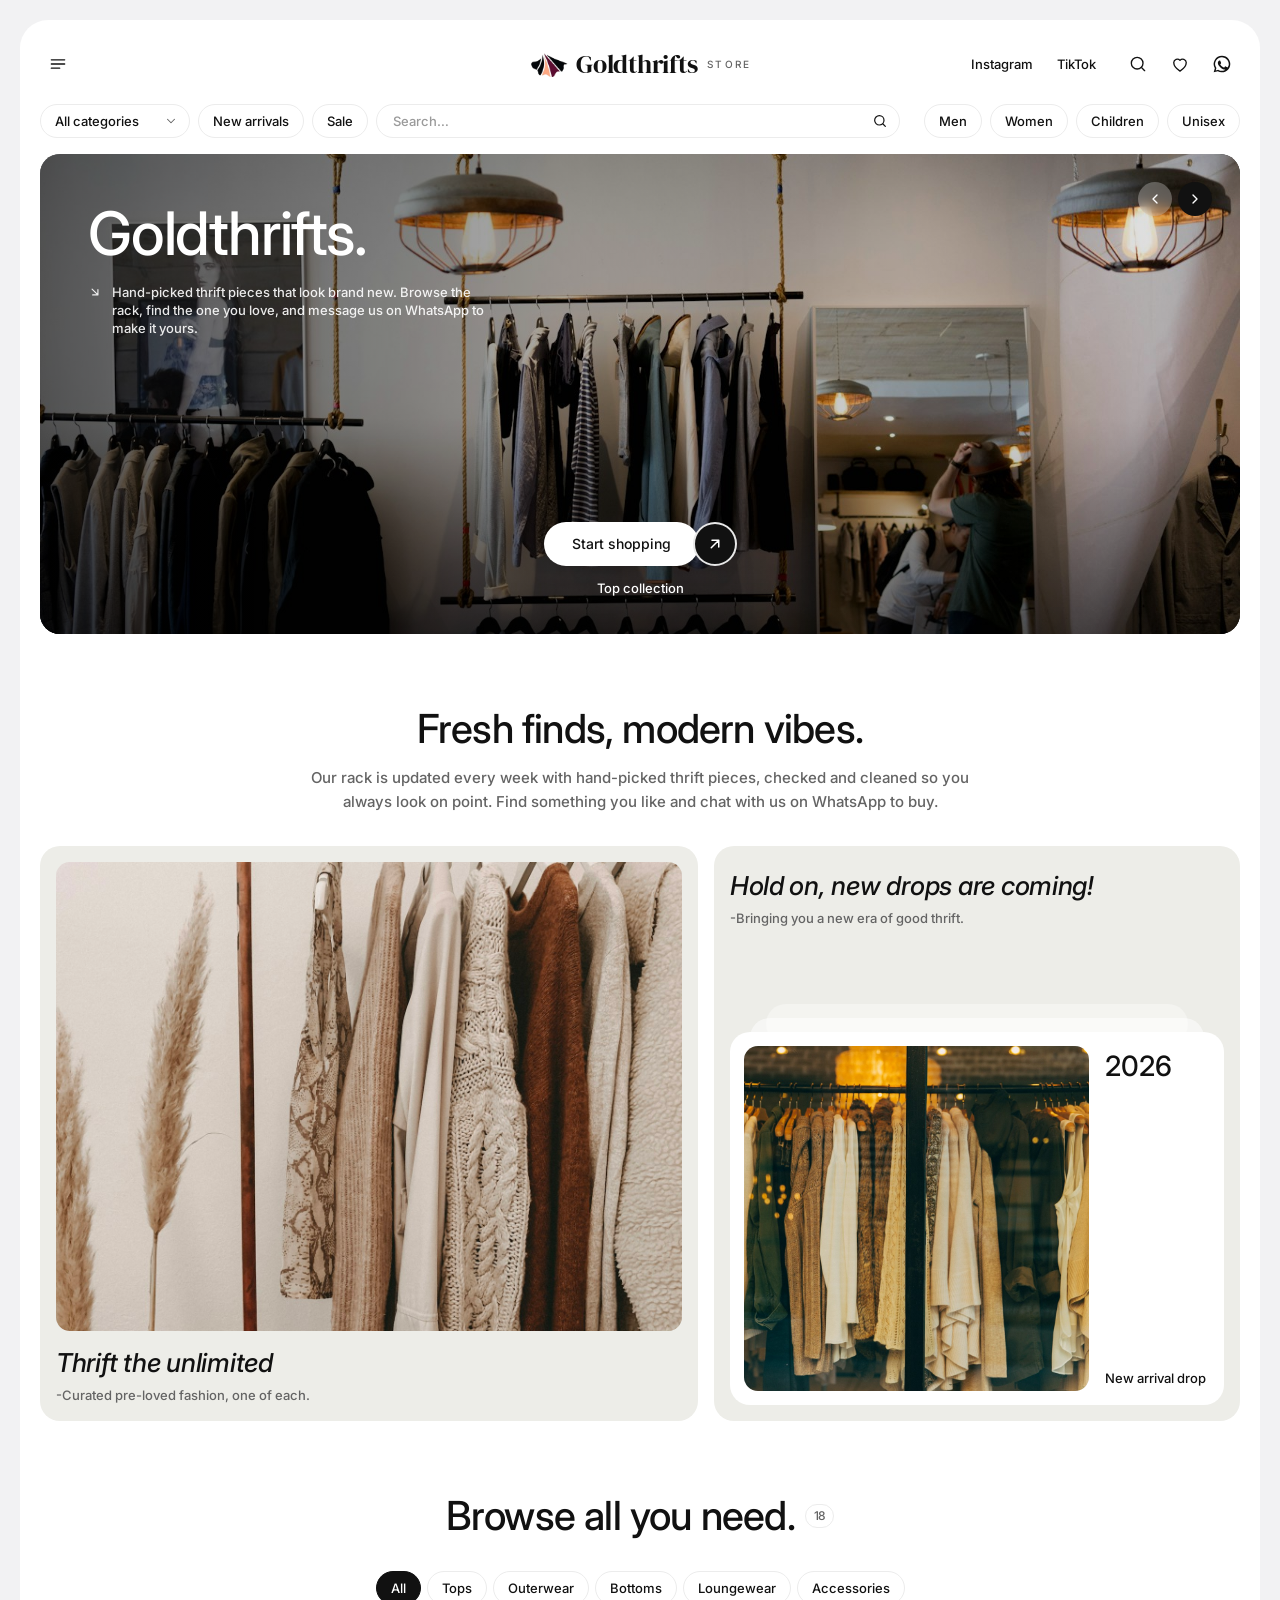
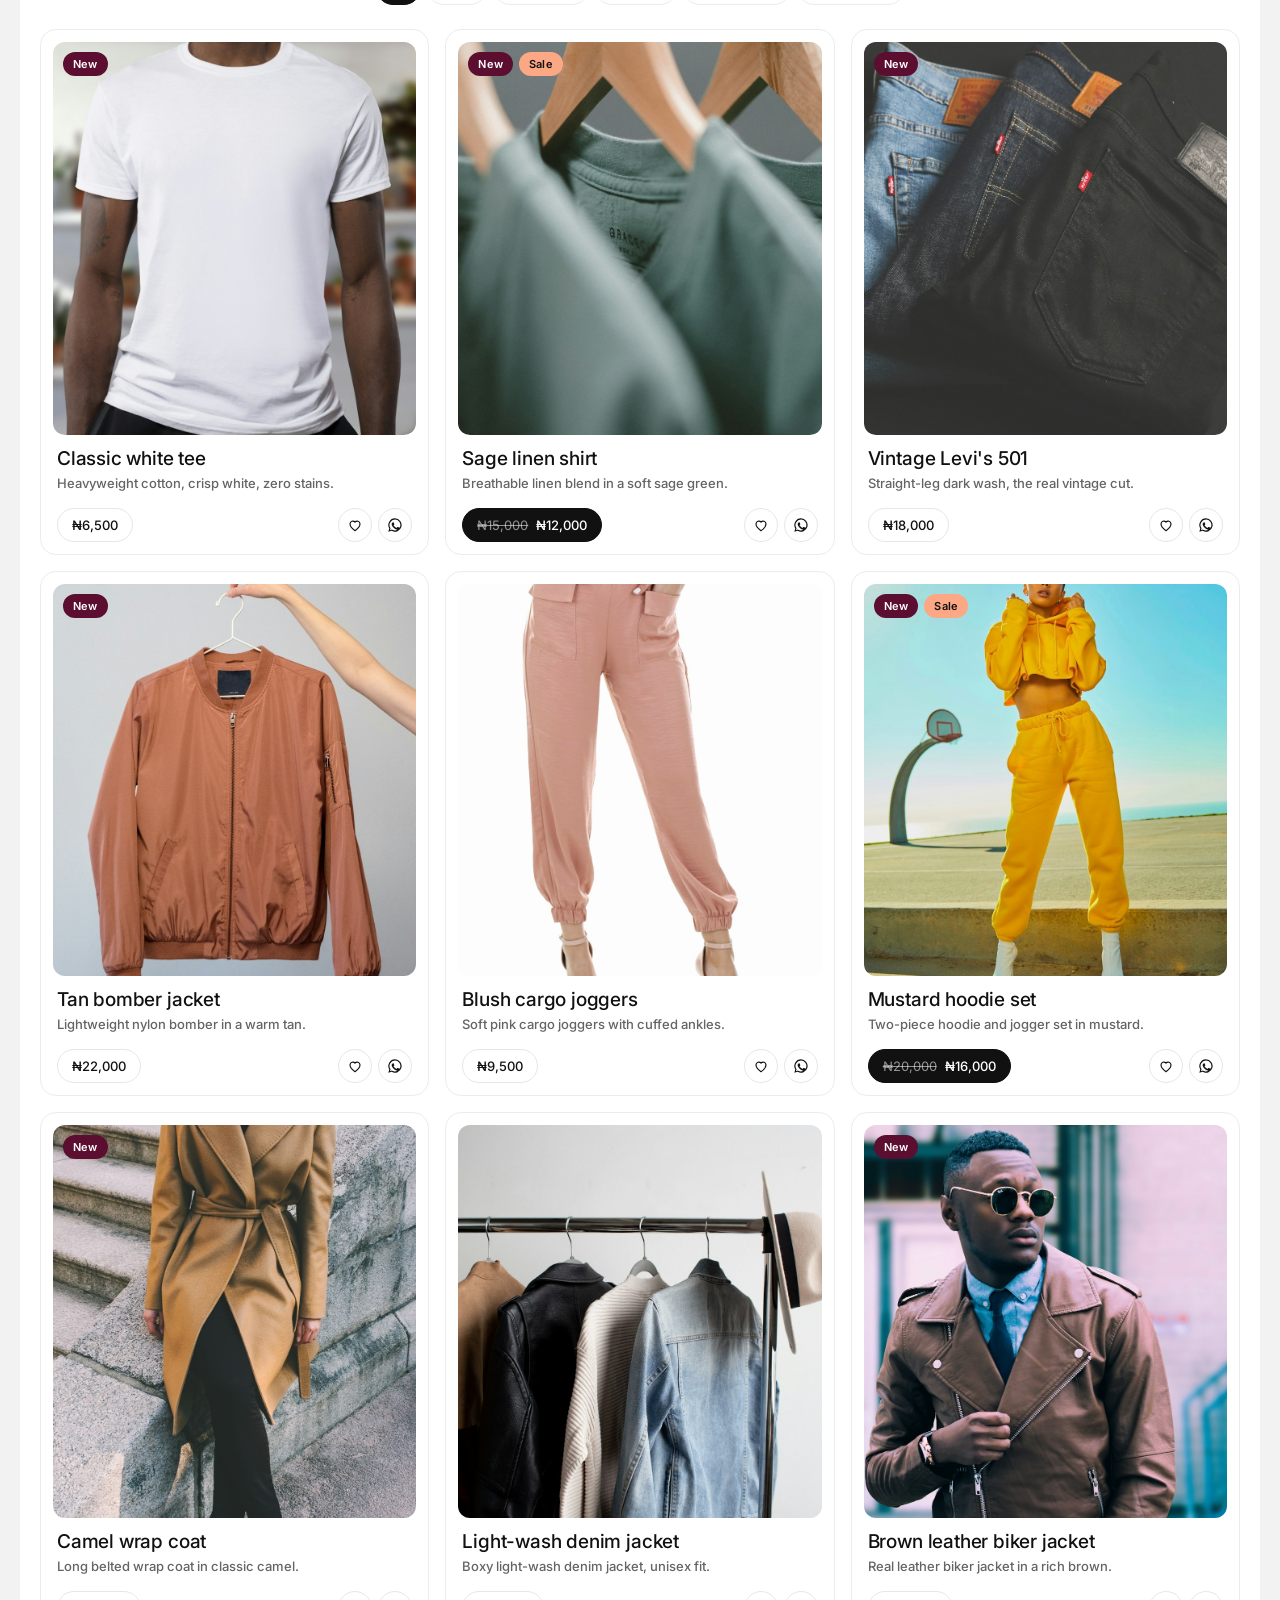
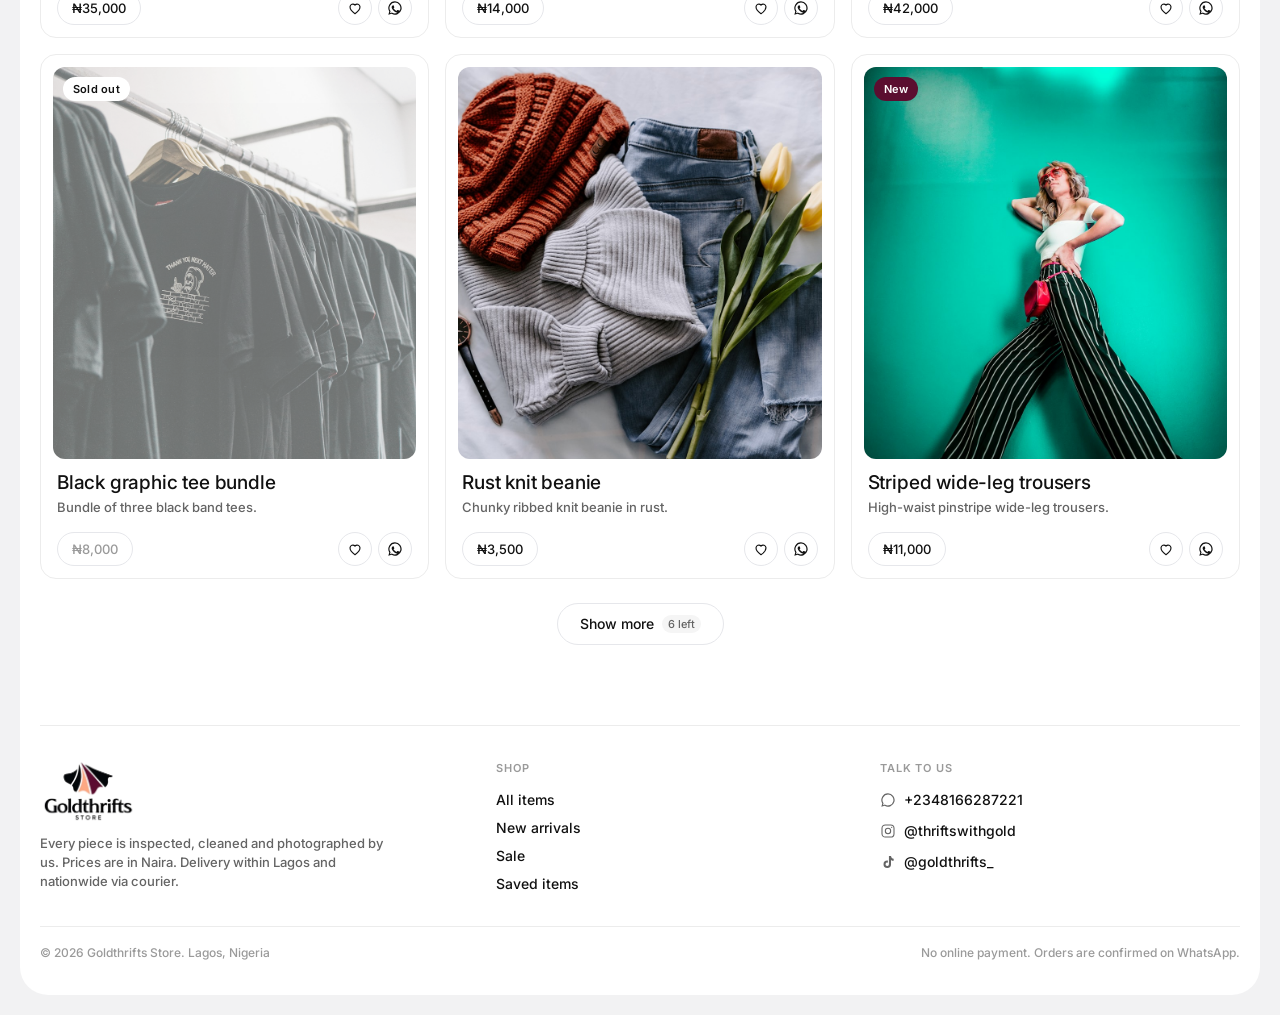
==== index.html @ 11810298 "Goldthrifts Store catalogue site Co-Authored-By: Claude Fable 5.1 <noreply@anthropic.com>" ====
<!doctype html>
<html lang="en">
<head>
  <meta charset="utf-8" />
  <meta name="viewport" content="width=device-width, initial-scale=1" />
  <title>Goldthrifts Store — Pre-loved fashion, hand-picked in Lagos</title>
  <meta name="description" content="Browse hand-picked thrift pieces from Goldthrifts Store. See something you like? Message us on WhatsApp to buy." />
  <meta property="og:title" content="Goldthrifts Store" />
  <meta property="og:description" content="Pre-loved fashion, hand-picked in Lagos. Message us on WhatsApp to buy." />
  <meta property="og:image" content="/images/site/hero-1.jpg" />
  <link rel="icon" href="/images/site/logo-mark.png" />
  <link rel="preconnect" href="https://fonts.googleapis.com" />
  <link rel="preconnect" href="https://fonts.gstatic.com" crossorigin />
  <link href="https://fonts.googleapis.com/css2?family=Inter:ital,wght@0,400;0,500;0,600;0,700;1,500&family=DM+Serif+Display&display=swap" rel="stylesheet" />
  <link rel="stylesheet" href="/css/style.css" />
</head>
<body data-page="home">
  <div class="shell">

    <header class="header">
      <div class="header__left">
        <button class="icon-btn" id="menuBtn" aria-label="Open menu">
          <svg viewBox="0 0 24 24" fill="none" stroke="currentColor" stroke-width="1.6" stroke-linecap="round"><path d="M4 7h16M4 12h16M4 17h10"/></svg>
        </button>
      </div>
      <a class="logo" href="/" aria-label="Goldthrifts Store home">
        <img src="/images/site/logo-mark.png" alt="" />
        <span class="logo__word" data-bind="shopName">Goldthrifts</span>
        <span class="logo__suffix" data-bind="shopSuffix">Store</span>
      </a>
      <div class="header__right">
        <nav class="header__nav" aria-label="Social">
          <a data-link="instagram" href="#" target="_blank" rel="noopener">Instagram</a>
          <a data-link="tiktok" href="#" target="_blank" rel="noopener">TikTok</a>
        </nav>
        <button class="icon-btn icon-btn--desktop" id="searchFocus" aria-label="Search">
          <svg viewBox="0 0 24 24" fill="none" stroke="currentColor" stroke-width="1.6" stroke-linecap="round"><circle cx="11" cy="11" r="7"/><path d="m20 20-3.5-3.5"/></svg>
        </button>
        <button class="icon-btn" id="savedBtn" aria-label="Saved items">
          <svg viewBox="0 0 24 24" fill="none" stroke="currentColor" stroke-width="1.6" stroke-linejoin="round"><path d="M12 20.5s-7.5-4.6-7.5-10.2A4.3 4.3 0 0 1 12 7.6a4.3 4.3 0 0 1 7.5 2.7c0 5.6-7.5 10.2-7.5 10.2Z"/></svg>
          <span class="icon-btn__count" id="savedCount"></span>
        </button>
        <a class="icon-btn" data-link="whatsapp" href="#" target="_blank" rel="noopener" aria-label="Chat on WhatsApp">
          <svg viewBox="0 0 24 24" fill="currentColor"><path d="M12 2a10 10 0 0 0-8.6 15.1L2 22l5-1.3A10 10 0 1 0 12 2Zm0 1.8a8.2 8.2 0 1 1-4.2 15.3l-.3-.2-3 .8.8-2.9-.2-.3A8.2 8.2 0 0 1 12 3.8Zm-3.3 4.4c-.2 0-.5 0-.7.3-.3.3-1 1-1 2.4s1 2.8 1.2 3c.1.2 2 3.2 5 4.4 2.5 1 3 .8 3.5.7.6-.1 1.7-.7 2-1.4.2-.7.2-1.3.1-1.4l-.5-.3-2-1c-.3-.1-.5-.1-.7.2l-.9 1.1c-.2.2-.3.2-.6.1-.3-.2-1.3-.5-2.4-1.5-.9-.8-1.5-1.8-1.7-2.1-.2-.3 0-.5.1-.6l.5-.5.3-.5v-.5l-.9-2.2c-.2-.5-.4-.5-.6-.5h-.7Z"/></svg>
        </a>
      </div>
    </header>

    <div class="filters" id="filters">
      <div class="select-wrap">
        <select id="catSelect" aria-label="Category">
          <option value="">All categories</option>
        </select>
        <svg viewBox="0 0 24 24" fill="none" stroke="currentColor" stroke-width="1.8" stroke-linecap="round" stroke-linejoin="round"><path d="m6 9 6 6 6-6"/></svg>
      </div>
      <button class="chip" data-special="new">New arrivals</button>
      <button class="chip" data-special="sale">Sale</button>
      <label class="search">
        <span class="sr-only">Search</span>
        <input id="searchInput" type="search" placeholder="Search…" autocomplete="off" />
        <button type="button" aria-label="Search" id="searchBtn">
          <svg viewBox="0 0 24 24" fill="none" stroke="currentColor" stroke-width="1.8" stroke-linecap="round"><circle cx="11" cy="11" r="7"/><path d="m20 20-3.5-3.5"/></svg>
        </button>
      </label>
      <span class="filters__spacer"></span>
      <button class="chip" data-audience="Men">Men</button>
      <button class="chip" data-audience="Women">Women</button>
      <button class="chip" data-audience="Children">Children</button>
      <button class="chip" data-audience="Unisex">Unisex</button>
    </div>

    <section class="hero" id="hero" aria-label="Featured">
      <div class="hero__nav">
        <button id="heroPrev" aria-label="Previous slide"><svg viewBox="0 0 24 24" fill="none" stroke="currentColor" stroke-width="2" stroke-linecap="round" stroke-linejoin="round"><path d="m15 6-6 6 6 6"/></svg></button>
        <button id="heroNext" aria-label="Next slide"><svg viewBox="0 0 24 24" fill="none" stroke="currentColor" stroke-width="2" stroke-linecap="round" stroke-linejoin="round"><path d="m9 6 6 6-6 6"/></svg></button>
      </div>
      <div id="heroSlides"></div>
      <div class="hero__copy">
        <h1 class="hero__title" id="heroTitle">Goldthrifts.</h1>
        <p class="hero__text">
          <svg viewBox="0 0 24 24" fill="none" stroke="currentColor" stroke-width="2" stroke-linecap="round" stroke-linejoin="round"><path d="M7 7l10 10M17 8v9H8"/></svg>
          <span id="heroText"></span>
        </p>
      </div>
      <div class="hero__cta">
        <div class="hero__cta-row">
          <a class="btn-white" id="heroBtn" href="#browse">Start shopping</a>
          <a class="btn-circle-dark" href="#browse" aria-label="Go to products">
            <svg viewBox="0 0 24 24" fill="none" stroke="currentColor" stroke-width="2" stroke-linecap="round" stroke-linejoin="round"><path d="M7 17 17 7M8 7h9v9"/></svg>
          </a>
        </div>
        <span class="hero__caption" id="heroCaption">Top collection</span>
      </div>
    </section>

    <section class="section">
      <div class="section__head">
        <h2 class="section__title" data-bind="introHeading">Fresh finds, modern vibes.</h2>
        <p class="section__text" data-bind="introText"></p>
      </div>
      <div class="promo">
        <div class="promo__card">
          <div class="promo__img"><img id="promo1Img" src="" alt="" /></div>
          <h3 class="promo__title" id="promo1Title"></h3>
          <p class="promo__text" id="promo1Text"></p>
        </div>
        <div class="promo__card promo__card--stack">
          <div>
            <h3 class="promo__title" id="promo2Title"></h3>
            <p class="promo__text" id="promo2Text"></p>
          </div>
          <a class="stack" href="#new" id="promo2Link">
            <div class="stack__card">
              <div class="stack__img"><img id="promo2Img" src="" alt="" /></div>
              <div class="stack__meta">
                <span class="stack__year" id="promo2Year"></span>
                <span class="stack__label" id="promo2Label"></span>
              </div>
            </div>
          </a>
        </div>
      </div>
    </section>

    <section class="section" id="browse">
      <div class="section__head">
        <h2 class="section__title">Browse all you need. <span class="chip__count" id="browseCount"></span></h2>
      </div>
      <div class="pills" id="catPills"></div>
      <div class="grid" id="grid"></div>
      <div class="grid-foot" id="gridFoot"></div>
    </section>

    <footer class="footer">
      <div class="footer__top">
        <div class="footer__brand">
          <img src="/images/site/logo-lockup.png" alt="Goldthrifts Store" />
          <p data-bind="footerNote"></p>
        </div>
        <div>
          <h3>Shop</h3>
          <ul>
            <li><a href="#browse">All items</a></li>
            <li><a href="#new">New arrivals</a></li>
            <li><a href="#sale">Sale</a></li>
            <li><a href="#saved">Saved items</a></li>
          </ul>
        </div>
        <div>
          <h3>Talk to us</h3>
          <ul>
            <li><a data-link="whatsapp" href="#" target="_blank" rel="noopener"><svg viewBox="0 0 24 24" fill="currentColor"><path d="M12 2a10 10 0 0 0-8.6 15.1L2 22l5-1.3A10 10 0 1 0 12 2Zm0 1.8a8.2 8.2 0 1 1-4.2 15.3l-.3-.2-3 .8.8-2.9-.2-.3A8.2 8.2 0 0 1 12 3.8Z"/></svg><span data-bind="whatsappPretty">WhatsApp</span></a></li>
            <li><a data-link="instagram" href="#" target="_blank" rel="noopener"><svg viewBox="0 0 24 24" fill="none" stroke="currentColor" stroke-width="1.6"><rect x="3" y="3" width="18" height="18" rx="5"/><circle cx="12" cy="12" r="4"/><circle cx="17.5" cy="6.5" r="1" fill="currentColor" stroke="none"/></svg><span data-bind="instagramPretty">Instagram</span></a></li>
            <li><a data-link="tiktok" href="#" target="_blank" rel="noopener"><svg viewBox="0 0 24 24" fill="currentColor"><path d="M16.5 3c.3 2.3 1.7 3.9 4 4.1v3.1c-1.5 0-2.9-.5-4-1.3v6.4a5.6 5.6 0 1 1-5.6-5.6c.3 0 .6 0 .9.1v3.2a2.5 2.5 0 1 0 1.6 2.3V3h3.1Z"/></svg><span data-bind="tiktokPretty">TikTok</span></a></li>
          </ul>
        </div>
      </div>
      <div class="footer__bottom">
        <span>© <span id="year"></span> <span data-bind="shopName">Goldthrifts</span> <span data-bind="shopSuffix">Store</span>. <span data-bind="location"></span></span>
        <span>No online payment. Orders are confirmed on WhatsApp.</span>
      </div>
    </footer>
  </div>

  <div class="drawer" id="drawer" aria-hidden="true">
    <div class="drawer__scrim" data-close></div>
    <nav class="drawer__panel" aria-label="Menu">
      <div class="drawer__head">
        <span class="logo__word" data-bind="shopName">Goldthrifts</span>
        <button class="icon-btn" data-close aria-label="Close menu"><svg viewBox="0 0 24 24" fill="none" stroke="currentColor" stroke-width="1.8" stroke-linecap="round"><path d="M6 6l12 12M18 6 6 18"/></svg></button>
      </div>
      <span class="drawer__label">Shop</span>
      <a href="#browse" data-close>All items</a>
      <a href="#new" data-close>New arrivals</a>
      <a href="#sale" data-close>Sale</a>
      <a href="#men" data-close>Men</a>
      <a href="#women" data-close>Women</a>
      <a href="#children" data-close>Children</a>
      <a href="#saved" data-close>Saved items</a>
      <span class="drawer__label">Talk to us</span>
      <a data-link="whatsapp" href="#" target="_blank" rel="noopener">WhatsApp</a>
      <a data-link="instagram" href="#" target="_blank" rel="noopener">Instagram</a>
      <a data-link="tiktok" href="#" target="_blank" rel="noopener">TikTok</a>
    </nav>
  </div>

  <div class="toast" id="toast" role="status" aria-live="polite"></div>

  <script src="/js/app.js"></script>
</body>
</html>
---- css/style.css ----
/* Goldthrifts Store — stylesheet
   Brand: ink #111111, plum #5B0E30, peach #FCA884 (tint #FFE6D8). Everything else is grey. */

:root {
  --font-sans: "Inter", -apple-system, system-ui, "Segoe UI", Roboto, sans-serif;
  --font-serif: "DM Serif Display", Georgia, serif;

  --ink: #111111;
  --ink-2: #3A3F46;
  --text-2: #646464;
  --text-3: #9A9A9A;
  --text-4: #BFBFBF;

  --page: #F2F2F3;
  --card: #FFFFFF;
  --fill: #F5F5F5;
  --fill-2: #F9F9FB;
  --panel: #EDEDE8;
  --line: #ECECEC;
  --line-2: #E6E7EB;

  --plum: #5B0E30;
  --plum-tint: #F6E9EF;
  --peach: #FCA884;
  --peach-tint: #FFE6D8;
  --green: #25D366;
  --red: #FF3B30;

  --r-sm: 12px; --r-md: 16px; --r-lg: 20px; --r-xl: 28px; --r-pill: 999px;

  --shadow-float: 0 8px 24px rgba(16,17,20,.08);
  --shadow-drag: 0 16px 48px rgba(16,17,20,.14);

  --ease: cubic-bezier(.2,.8,.2,1);
}

*, *::before, *::after { box-sizing: border-box; }
html { -webkit-text-size-adjust: 100%; scroll-behavior: smooth; }
body {
  margin: 0;
  font-family: var(--font-sans);
  font-weight: 500;
  font-size: 14px;
  line-height: 20px;
  color: var(--ink);
  background: var(--page);
  -webkit-font-smoothing: antialiased;
}
img { display: block; max-width: 100%; }
a { color: inherit; text-decoration: none; }
button { font: inherit; color: inherit; background: none; border: 0; padding: 0; cursor: pointer; }
input, select { font: inherit; color: inherit; }
h1, h2, h3, p { margin: 0; }
.sr-only { position: absolute; width: 1px; height: 1px; overflow: hidden; clip: rect(0 0 0 0); white-space: nowrap; }

/* ---------- Shell ---------- */
.shell {
  max-width: 1240px;
  margin: 20px auto;
  background: var(--card);
  border-radius: var(--r-xl);
  padding: 16px 20px 32px;
}

/* ---------- Header ---------- */
.header {
  display: grid;
  grid-template-columns: 1fr auto 1fr;
  align-items: center;
  height: 56px;
}
.header__left { display: flex; align-items: center; gap: 8px; }
.header__right { display: flex; align-items: center; justify-content: flex-end; gap: 6px; }
.header__nav { display: flex; gap: 4px; margin-right: 8px; }
.header__nav a {
  padding: 8px 10px;
  border-radius: var(--r-pill);
  font-size: 13px;
  color: var(--ink);
}
.header__nav a:hover { background: var(--fill); }
.icon-btn {
  width: 36px; height: 36px;
  display: inline-flex; align-items: center; justify-content: center;
  border-radius: 50%;
  color: var(--ink);
  position: relative;
  transition: background var(--ease) 160ms;
}
.icon-btn:hover { background: var(--fill); }
.icon-btn svg { width: 20px; height: 20px; }
.icon-btn__count {
  position: absolute; top: 4px; right: 2px;
  min-width: 16px; height: 16px; padding: 0 4px;
  border-radius: var(--r-pill);
  background: var(--plum); color: #fff;
  font-size: 10px; line-height: 16px; font-weight: 600; text-align: center;
}
.icon-btn__count:empty { display: none; }

.logo { display: inline-flex; align-items: center; gap: 8px; justify-self: center; }
.logo img { height: 26px; width: auto; }
.logo__word { font-family: var(--font-serif); font-size: 26px; line-height: 1; letter-spacing: -0.01em; }
.logo__suffix { font-size: 10px; letter-spacing: .22em; text-transform: uppercase; color: var(--text-2); margin-left: 2px; align-self: flex-end; padding-bottom: 3px; }

/* ---------- Filter bar ---------- */
.filters {
  display: flex; align-items: center; gap: 8px;
  padding: 12px 0 16px;
  overflow-x: auto;
  scrollbar-width: none;
}
.filters::-webkit-scrollbar { display: none; }
.chip {
  flex: 0 0 auto;
  height: 34px; padding: 0 14px;
  display: inline-flex; align-items: center; gap: 6px;
  border: 1px solid var(--line); border-radius: var(--r-pill);
  background: #fff; font-size: 13px; white-space: nowrap;
  transition: background var(--ease) 160ms, border-color var(--ease) 160ms, color var(--ease) 160ms;
}
.chip:hover { background: var(--fill); }
.chip.is-active { background: var(--ink); color: #fff; border-color: var(--ink); }
.chip__count { font-size: 11px; padding: 0 6px; border-radius: var(--r-pill); background: var(--fill); color: var(--text-2); line-height: 18px; }
.chip.is-active .chip__count { background: rgba(255,255,255,.18); color: #fff; }
.chip svg { width: 14px; height: 14px; }
.select-wrap { position: relative; flex: 0 0 auto; }
.select-wrap select {
  appearance: none; -webkit-appearance: none;
  height: 34px; padding: 0 34px 0 14px;
  border: 1px solid var(--line); border-radius: var(--r-pill);
  background: #fff; font-size: 13px; min-width: 150px; cursor: pointer;
}
.select-wrap svg { position: absolute; right: 12px; top: 10px; width: 14px; height: 14px; pointer-events: none; color: var(--text-2); }
.search {
  flex: 1 1 260px; min-width: 200px;
  height: 34px; display: flex; align-items: center;
  border: 1px solid var(--line); border-radius: var(--r-pill);
  padding: 0 6px 0 14px; background: #fff;
}
.search:focus-within { border-color: var(--ink); }
.search input { flex: 1; border: 0; outline: 0; background: transparent; font-size: 13px; min-width: 0; }
.search input::placeholder { color: var(--text-3); }
.search button { width: 26px; height: 26px; display: inline-flex; align-items: center; justify-content: center; color: var(--ink); }
.search button svg { width: 16px; height: 16px; }
.filters__spacer { flex: 0 0 8px; }

/* ---------- Hero ---------- */
.hero {
  position: relative;
  height: clamp(360px, 44vw, 480px);
  border-radius: var(--r-lg);
  overflow: hidden;
  background: #1a1a1a;
  color: #fff;
  isolation: isolate;
}
.hero__slide {
  position: absolute; inset: 0;
  opacity: 0; transition: opacity var(--ease) 500ms;
  background-size: cover; background-position: center;
}
.hero__slide.is-active { opacity: 1; }
.hero__slide::after {
  content: ""; position: absolute; inset: 0;
  background: linear-gradient(90deg, rgba(0,0,0,.62) 0%, rgba(0,0,0,.25) 55%, rgba(0,0,0,.1) 100%),
              linear-gradient(0deg, rgba(0,0,0,.45) 0%, rgba(0,0,0,0) 45%);
}
.hero__copy { position: absolute; left: 48px; top: 48px; right: 48px; z-index: 1; max-width: 520px; }
.hero__title { font-size: clamp(34px, 5vw, 60px); line-height: 1.05; letter-spacing: -0.02em; font-weight: 500; }
.hero__text { display: flex; gap: 10px; margin-top: 18px; font-size: 13px; line-height: 18px; max-width: 400px; color: rgba(255,255,255,.9); }
.hero__text svg { flex: 0 0 14px; width: 14px; height: 14px; margin-top: 2px; }
.hero__cta { position: absolute; left: 0; right: 0; bottom: 36px; z-index: 1; display: flex; flex-direction: column; align-items: center; gap: 12px; }
.hero__cta-row { display: flex; align-items: center; }
.btn-white {
  height: 44px; padding: 0 28px;
  display: inline-flex; align-items: center;
  border-radius: var(--r-pill); background: #fff; color: var(--ink);
  font-size: 14px; transition: transform var(--ease) 160ms;
}
.btn-white:hover { transform: translateY(-1px); }
.btn-circle-dark {
  width: 44px; height: 44px; margin-left: -6px;
  display: inline-flex; align-items: center; justify-content: center;
  border-radius: 50%; background: var(--ink); color: #fff;
  border: 2px solid rgba(255,255,255,.9);
}
.btn-circle-dark svg { width: 18px; height: 18px; }
.hero__caption { font-size: 13px; color: #fff; }
.hero__nav { position: absolute; top: 28px; right: 28px; z-index: 2; display: flex; gap: 6px; }
.hero__nav button {
  width: 34px; height: 34px; border-radius: 50%;
  display: inline-flex; align-items: center; justify-content: center;
  background: rgba(255,255,255,.28); color: #fff; backdrop-filter: blur(6px);
}
.hero__nav button:last-child { background: var(--ink); }
.hero__nav button svg { width: 16px; height: 16px; }
.hero__nav button:disabled { opacity: .5; cursor: default; }

/* ---------- Sections ---------- */
.section { padding: 72px 0 0; }
.section__head { text-align: center; max-width: 680px; margin: 0 auto 32px; }
.section__title { font-size: clamp(28px, 3.4vw, 40px); line-height: 1.15; letter-spacing: -0.02em; font-weight: 500; display: inline-flex; align-items: center; gap: 10px; }
.section__title .chip__count { font-size: 12px; line-height: 22px; padding: 0 8px; border: 1px solid var(--line); background: #fff; }
.section__text { margin-top: 14px; font-size: 15px; line-height: 24px; color: var(--text-2); }

/* Promo panel */
.promo { display: grid; grid-template-columns: 1.25fr 1fr; gap: 16px; }
.promo__card {
  background: var(--panel); border-radius: var(--r-lg); padding: 16px;
  display: flex; flex-direction: column;
}
.promo__img { border-radius: 14px; overflow: hidden; aspect-ratio: 4 / 3; }
.promo__img img { width: 100%; height: 100%; object-fit: cover; }
.promo__title { font-style: italic; font-size: 26px; line-height: 32px; font-weight: 500; margin-top: 16px; letter-spacing: -0.01em; }
.promo__text { font-size: 13px; color: var(--text-2); margin-top: 6px; }
.promo__card--stack { justify-content: space-between; }
.promo__card--stack .promo__title { margin-top: 8px; }
.stack { position: relative; margin-top: 40px; padding-top: 28px; }
.stack::before, .stack::after {
  content: ""; position: absolute; left: 20px; right: 20px; height: 40px;
  background: #fff; border-radius: var(--r-lg); opacity: .55;
}
.stack::before { top: 0; left: 36px; right: 36px; opacity: .35; }
.stack::after { top: 14px; }
.stack__card {
  position: relative; z-index: 1;
  background: #fff; border-radius: var(--r-lg); padding: 14px;
  display: grid; grid-template-columns: 1fr auto; gap: 16px; align-items: stretch;
  transition: transform var(--ease) 200ms;
}
.stack__card:hover { transform: translateY(-2px); }
.stack__img { border-radius: 14px; overflow: hidden; aspect-ratio: 1; }
.stack__img img { width: 100%; height: 100%; object-fit: cover; }
.stack__meta { display: flex; flex-direction: column; justify-content: space-between; padding: 4px 4px 4px 0; min-width: 96px; }
.stack__year { font-size: 28px; line-height: 32px; font-weight: 500; }
.stack__label { font-size: 13px; line-height: 17px; color: var(--ink); }

/* Category pills */
.pills { display: flex; gap: 6px; justify-content: center; flex-wrap: wrap; margin-bottom: 24px; }

/* ---------- Product grid ---------- */
.grid { display: grid; grid-template-columns: repeat(3, 1fr); gap: 16px; }
.card {
  background: #fff; border: 1px solid var(--line); border-radius: var(--r-md);
  padding: 12px; display: flex; flex-direction: column;
  transition: transform var(--ease) 200ms, box-shadow var(--ease) 200ms;
}
.card:hover { transform: translateY(-2px); box-shadow: var(--shadow-float); }
.card__media { position: relative; border-radius: 12px; overflow: hidden; aspect-ratio: 1 / 1.08; background: var(--fill); }
.card__media img { width: 100%; height: 100%; object-fit: cover; transition: transform var(--ease) 500ms; }
.card:hover .card__media img { transform: scale(1.03); }
.card--sold .card__media img { opacity: .55; filter: grayscale(.5); }
.card__badges { position: absolute; top: 10px; left: 10px; display: flex; gap: 6px; }
.badge {
  height: 24px; padding: 0 10px; border-radius: var(--r-pill);
  display: inline-flex; align-items: center; font-size: 11px; font-weight: 600; letter-spacing: .02em;
}
.badge--new { background: var(--plum); color: #fff; }
.badge--sale { background: var(--peach); color: var(--ink); }
.badge--sold { background: #fff; color: var(--ink); }
.card__body { padding: 12px 4px 0; display: flex; flex-direction: column; flex: 1; }
.card__name { font-size: 19px; line-height: 24px; font-weight: 500; letter-spacing: -0.01em; }
.card__summary {
  margin-top: 4px; font-size: 13px; line-height: 17px; color: var(--text-2);
  display: -webkit-box; -webkit-line-clamp: 2; -webkit-box-orient: vertical; overflow: hidden;
}
.card__foot { display: flex; align-items: center; justify-content: space-between; margin-top: 16px; }
.price-pill {
  height: 34px; padding: 0 14px; display: inline-flex; align-items: center; gap: 8px;
  border: 1px solid var(--line-2); border-radius: var(--r-pill); font-size: 13px; font-weight: 500;
}
.price-pill--dark { background: var(--ink); color: #fff; border-color: var(--ink); }
.price-pill s { color: var(--text-3); font-weight: 400; }
.price-pill--dark s { color: rgba(255,255,255,.55); }
.card--sold .price-pill { color: var(--text-3); }
.card__actions { display: flex; gap: 6px; }
.round-btn {
  width: 34px; height: 34px; border-radius: 50%;
  border: 1px solid var(--line-2); background: #fff; color: var(--ink);
  display: inline-flex; align-items: center; justify-content: center;
  transition: background var(--ease) 160ms, color var(--ease) 160ms, border-color var(--ease) 160ms;
}
.round-btn svg { width: 16px; height: 16px; }
.round-btn:hover { background: var(--ink); color: #fff; border-color: var(--ink); }
.round-btn.is-saved { color: var(--plum); border-color: var(--plum); }
.round-btn.is-saved:hover { background: var(--plum-tint); color: var(--plum); }
.round-btn.is-saved svg { fill: currentColor; }
.card__link { position: absolute; inset: 0; }

.grid-foot { display: flex; justify-content: center; margin-top: 24px; }
.btn-outline {
  height: 42px; padding: 0 22px; border-radius: var(--r-pill);
  border: 1px solid var(--line-2); background: #fff; font-size: 14px;
  display: inline-flex; align-items: center; gap: 8px;
}
.btn-outline:hover { background: var(--fill); }
.btn-dark {
  height: 42px; padding: 0 22px; border-radius: var(--r-pill);
  background: var(--ink); color: #fff; font-size: 14px;
  display: inline-flex; align-items: center; justify-content: center; gap: 8px;
  transition: transform var(--ease) 160ms, opacity var(--ease) 160ms;
}
.btn-dark:hover { transform: translateY(-1px); }
.btn-dark svg { width: 18px; height: 18px; }
.btn-dark:disabled, .btn-dark.is-disabled { background: var(--fill); color: var(--text-3); cursor: not-allowed; transform: none; }

/* Empty + skeleton states */
.empty { grid-column: 1 / -1; text-align: center; padding: 56px 16px; }
.empty__icon { width: 56px; height: 56px; border-radius: 16px; background: var(--fill); display: inline-flex; align-items: center; justify-content: center; color: var(--text-2); margin-bottom: 14px; }
.empty__icon svg { width: 24px; height: 24px; }
.empty p { color: var(--text-2); font-size: 14px; }
.empty button, .link-dotted { color: var(--ink); text-decoration: underline dotted; text-underline-offset: 4px; margin-top: 8px; font-size: 14px; }
.skeleton .card__media { background: linear-gradient(90deg, #F2F2F2 25%, #FAFAFA 50%, #F2F2F2 75%); background-size: 200% 100%; animation: shimmer 1.4s infinite; }
.skeleton__line { height: 14px; border-radius: 6px; background: var(--fill); margin-top: 12px; }
.skeleton__line--short { width: 50%; }
@keyframes shimmer { 0% { background-position: 200% 0; } 100% { background-position: -200% 0; } }

/* ---------- Footer ---------- */
.footer { margin-top: 80px; border-top: 1px solid var(--line); padding-top: 32px; }
.footer__top { display: grid; grid-template-columns: 1.2fr 1fr 1fr; gap: 24px; }
.footer__brand img { height: 64px; width: auto; }
.footer__brand p { margin-top: 12px; font-size: 13px; line-height: 19px; color: var(--text-2); max-width: 360px; }
.footer h3 { font-size: 11px; letter-spacing: .08em; text-transform: uppercase; color: var(--text-3); margin-bottom: 12px; font-weight: 600; }
.footer ul { list-style: none; margin: 0; padding: 0; display: grid; gap: 8px; }
.footer li a { font-size: 14px; display: inline-flex; align-items: center; gap: 8px; }
.footer li a:hover { text-decoration: underline; text-underline-offset: 4px; }
.footer li a svg { width: 16px; height: 16px; color: var(--text-2); }
.footer__bottom { display: flex; justify-content: space-between; gap: 12px; flex-wrap: wrap; margin-top: 32px; padding-top: 16px; border-top: 1px solid var(--line); font-size: 12px; color: var(--text-3); }

/* ---------- Drawer (mobile menu) ---------- */
.drawer { position: fixed; inset: 0; z-index: 50; display: none; }
.drawer.is-open { display: block; }
.drawer__scrim { position: absolute; inset: 0; background: rgba(0,0,0,.45); }
.drawer__panel {
  position: absolute; left: 12px; top: 12px; bottom: 12px; width: min(320px, calc(100% - 24px));
  background: #fff; border-radius: 24px; padding: 20px; box-shadow: var(--shadow-drag);
  display: flex; flex-direction: column; gap: 6px; animation: slide-in var(--ease) 260ms;
}
@keyframes slide-in { from { transform: translateX(-20px); opacity: 0; } to { transform: none; opacity: 1; } }
.drawer__head { display: flex; align-items: center; justify-content: space-between; margin-bottom: 12px; }
.drawer a { display: flex; align-items: center; gap: 10px; padding: 12px 12px; border-radius: 12px; font-size: 16px; }
.drawer a:hover { background: var(--fill); }
.drawer a svg { width: 18px; height: 18px; color: var(--text-2); }
.drawer__label { font-size: 11px; letter-spacing: .08em; text-transform: uppercase; color: var(--text-3); padding: 12px 12px 4px; font-weight: 600; }

/* ---------- Toast ---------- */
.toast {
  position: fixed; left: 50%; bottom: 24px; transform: translateX(-50%) translateY(20px);
  background: #101010; color: #fff; padding: 12px 18px; border-radius: var(--r-pill);
  font-size: 13px; display: flex; align-items: center; gap: 10px; opacity: 0; pointer-events: none;
  transition: opacity var(--ease) 200ms, transform var(--ease) 200ms; z-index: 60; box-shadow: var(--shadow-float);
}
.toast.is-visible { opacity: 1; transform: translateX(-50%) translateY(0); }
.toast svg { width: 16px; height: 16px; color: var(--green); }

/* ---------- Product page ---------- */
.back { display: inline-flex; align-items: center; gap: 8px; padding: 14px 0 4px; font-size: 13px; color: var(--text-2); }
.back:hover { color: var(--ink); }
.back svg { width: 16px; height: 16px; }
.pdp { display: grid; grid-template-columns: 1.1fr 1fr; gap: 48px; padding-top: 16px; }
.gallery__main { border-radius: var(--r-lg); overflow: hidden; aspect-ratio: 4 / 5; background: var(--fill); position: relative; }
.gallery__main img { width: 100%; height: 100%; object-fit: cover; }
.gallery__main .card__badges { top: 16px; left: 16px; }
.gallery__thumbs { display: flex; gap: 8px; margin-top: 10px; overflow-x: auto; scrollbar-width: none; }
.gallery__thumbs::-webkit-scrollbar { display: none; }
.gallery__thumbs button { flex: 0 0 72px; width: 72px; height: 72px; border-radius: 12px; overflow: hidden; border: 2px solid transparent; background: var(--fill); }
.gallery__thumbs button.is-active { border-color: var(--ink); }
.gallery__thumbs img { width: 100%; height: 100%; object-fit: cover; }
.pdp--sold .gallery__main img { opacity: .55; filter: grayscale(.5); }

.info__eyebrow { font-size: 11px; letter-spacing: .08em; text-transform: uppercase; color: var(--text-3); font-weight: 600; }
.info__title { font-size: clamp(28px, 3vw, 36px); line-height: 1.15; letter-spacing: -0.02em; font-weight: 500; margin-top: 8px; }
.info__price { display: flex; align-items: baseline; gap: 10px; margin-top: 14px; }
.info__price strong { font-size: 28px; line-height: 32px; font-weight: 600; }
.info__price s { color: var(--text-3); font-size: 16px; }
.info__price .save { font-size: 12px; color: var(--plum); background: var(--plum-tint); padding: 2px 8px; border-radius: var(--r-pill); font-weight: 600; }
.info__chips { display: flex; gap: 6px; flex-wrap: wrap; margin-top: 16px; }
.tag { height: 28px; padding: 0 12px; border-radius: var(--r-pill); display: inline-flex; align-items: center; gap: 6px; font-size: 12px; font-weight: 600; }
.tag svg { width: 14px; height: 14px; }
.tag--cond { background: var(--peach-tint); color: var(--ink); }
.tag--new { background: var(--plum); color: #fff; }
.tag--sold { background: var(--fill); color: var(--text-2); }
.info__desc { margin-top: 20px; font-size: 15px; line-height: 24px; color: var(--ink-2); }

.sizes { margin-top: 24px; }
.sizes__label { display: flex; justify-content: space-between; font-size: 13px; color: var(--text-2); margin-bottom: 10px; }
.sizes__label span:last-child { color: var(--text-3); font-size: 12px; }
.sizes__list { display: flex; gap: 6px; flex-wrap: wrap; }
.size {
  min-width: 44px; height: 40px; padding: 0 14px; border-radius: var(--r-pill);
  border: 1px solid var(--line-2); background: #fff; font-size: 13px;
  transition: background var(--ease) 160ms, color var(--ease) 160ms, border-color var(--ease) 160ms;
}
.size:hover { background: var(--fill); }
.size.is-active { background: var(--ink); color: #fff; border-color: var(--ink); }

.cta { margin-top: 24px; display: flex; flex-direction: column; gap: 8px; }
.cta .btn-dark { height: 52px; font-size: 15px; width: 100%; }
.cta__row { display: flex; gap: 8px; }
.cta__row .btn-outline { flex: 1; justify-content: center; height: 44px; }
.cta__row .btn-outline svg { width: 16px; height: 16px; }
.cta__row .btn-outline.is-saved { color: var(--plum); border-color: var(--plum); }
.cta__row .btn-outline.is-saved svg { fill: currentColor; }
.cta__hint { font-size: 12px; color: var(--text-3); text-align: center; }

.details { margin-top: 28px; border-top: 1px solid var(--line-2); }
.details div { display: flex; justify-content: space-between; gap: 16px; padding: 12px 0; border-bottom: 1px solid var(--line-2); font-size: 13px; }
.details dt { color: var(--text-2); }
.details dd { margin: 0; text-align: right; }

.sticky-cta { display: none; }

.notfound { text-align: center; padding: 80px 16px; }
.notfound h1 { font-size: 28px; font-weight: 500; letter-spacing: -0.02em; }
.notfound p { color: var(--text-2); margin-top: 8px; }

/* ---------- Responsive ---------- */
@media (max-width: 960px) {
  .grid { grid-template-columns: repeat(2, 1fr); }
  .pdp { grid-template-columns: 1fr; gap: 28px; }
  .footer__top { grid-template-columns: 1fr 1fr; }
  .header__nav { display: none; }
}
@media (max-width: 720px) {
  .shell { margin: 10px; padding: 8px 12px 24px; border-radius: 22px; }
  .header { height: 52px; }
  .logo img { height: 22px; }
  .logo__word { font-size: 22px; }
  .header__right .icon-btn--desktop { display: none; }
  .filters { padding: 8px 0 12px; }
  .search { flex: 1 1 180px; min-width: 160px; }
  .hero { height: clamp(300px, 110vw, 420px); }
  .hero__copy { left: 20px; top: 24px; right: 20px; }
  .hero__text { font-size: 12px; line-height: 16px; }
  .hero__cta { bottom: 24px; }
  .hero__nav { top: 16px; right: 16px; }
  .section { padding-top: 48px; }
  .promo { grid-template-columns: 1fr; }
  .promo__title { font-size: 22px; line-height: 28px; }
  .grid { grid-template-columns: 1fr; gap: 12px; }
  .card__media { aspect-ratio: 1 / 1; }
  .footer__top { grid-template-columns: 1fr; }
  .footer { margin-top: 56px; }
  .cta { display: none; }
  .sticky-cta {
    display: flex; gap: 8px; position: fixed; left: 12px; right: 12px; bottom: 12px; z-index: 40;
    background: #fff; padding: 10px; border-radius: var(--r-pill); box-shadow: var(--shadow-drag); border: 1px solid var(--line);
  }
  .sticky-cta .btn-dark { flex: 1; height: 48px; }
  .sticky-cta .round-btn { width: 48px; height: 48px; }
  .sticky-cta .round-btn svg { width: 18px; height: 18px; }
  body.has-sticky .shell { padding-bottom: 96px; }
}
@media (prefers-reduced-motion: reduce) {
  *, *::before, *::after { transition: none !important; animation: none !important; }
  html { scroll-behavior: auto; }
}
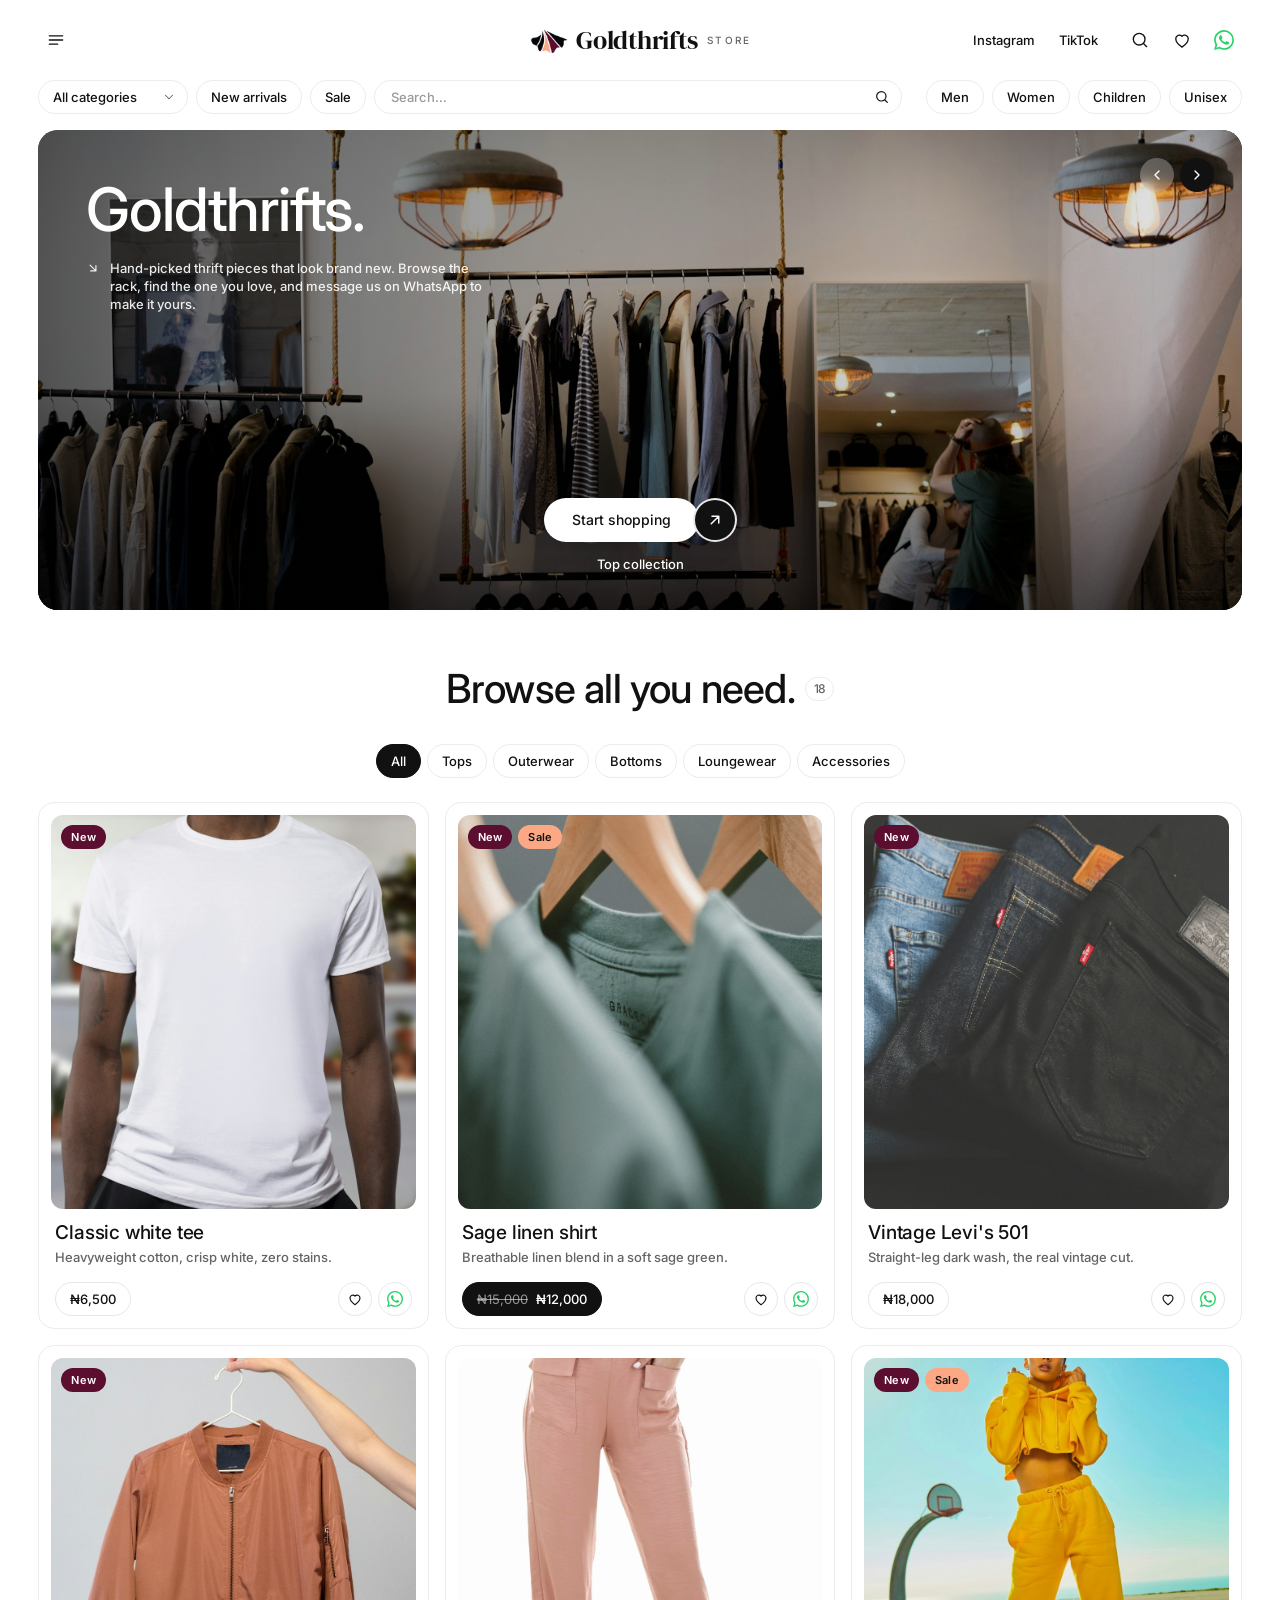
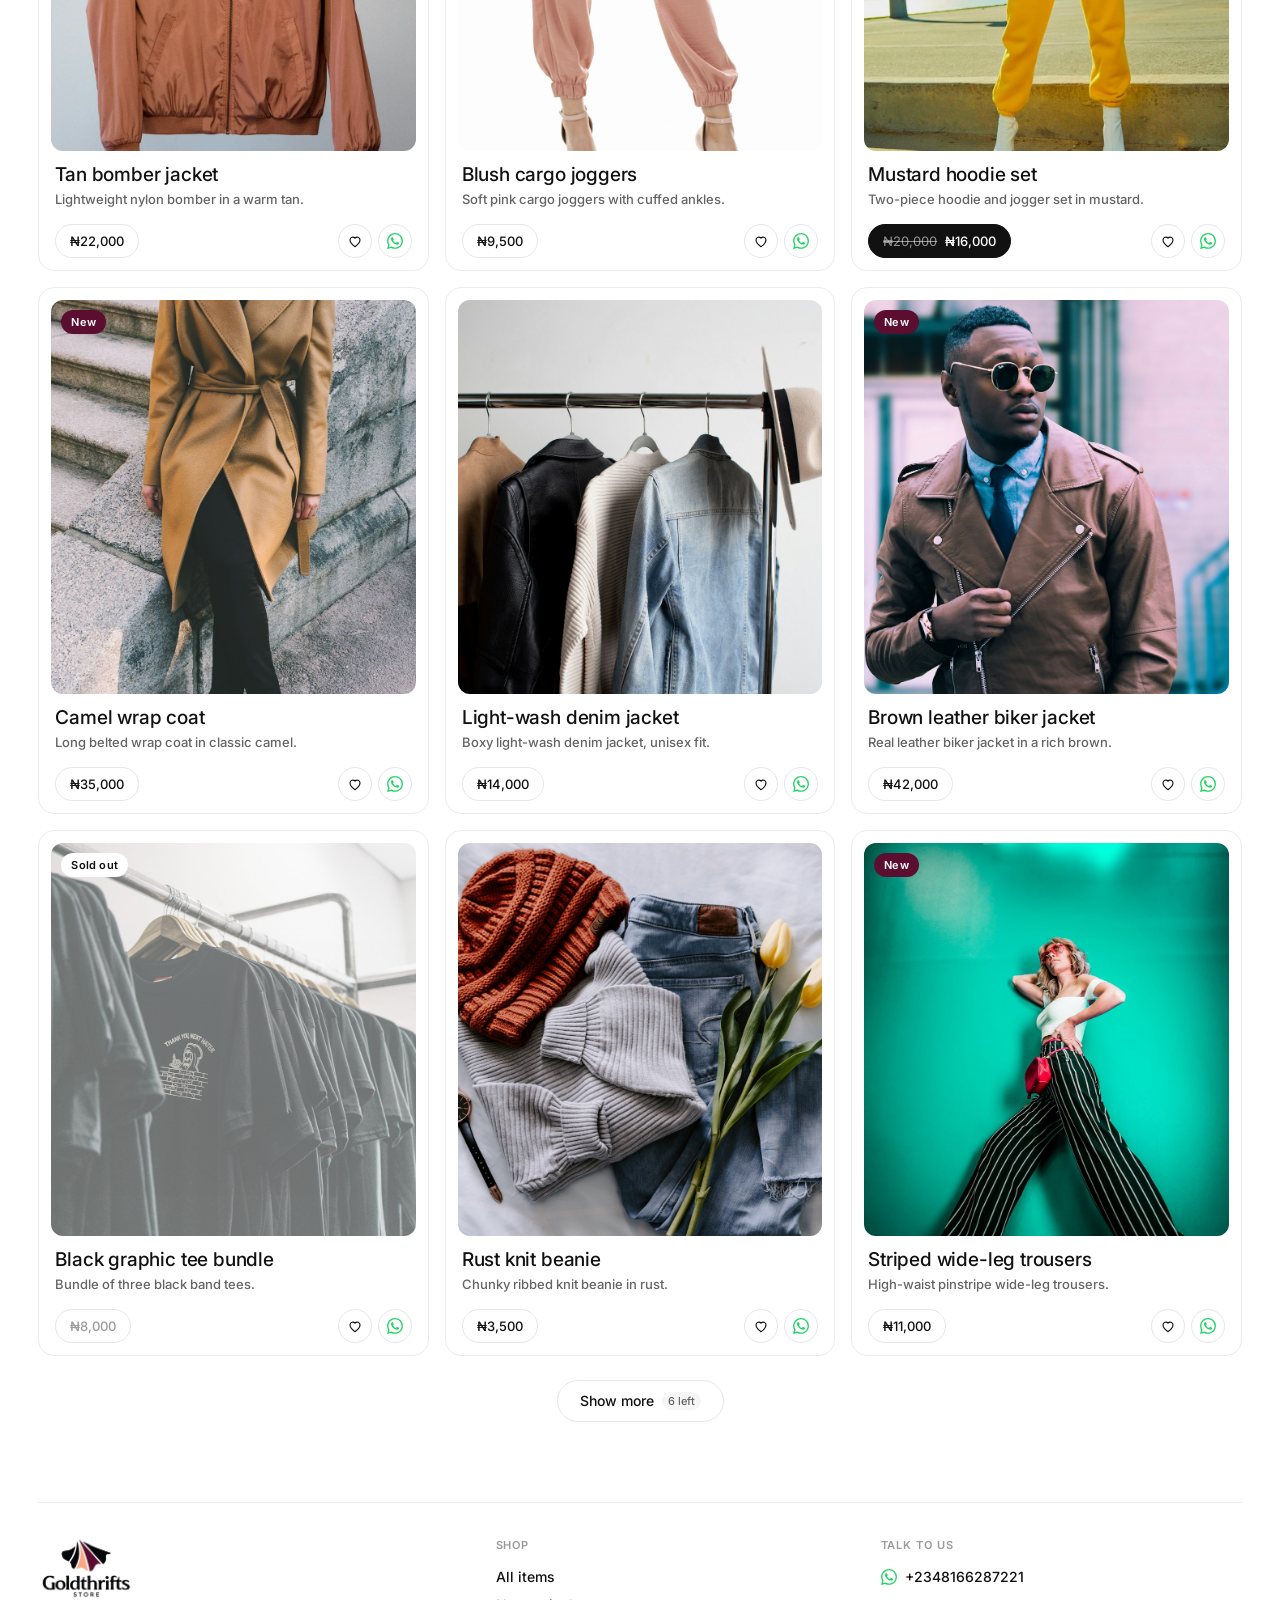
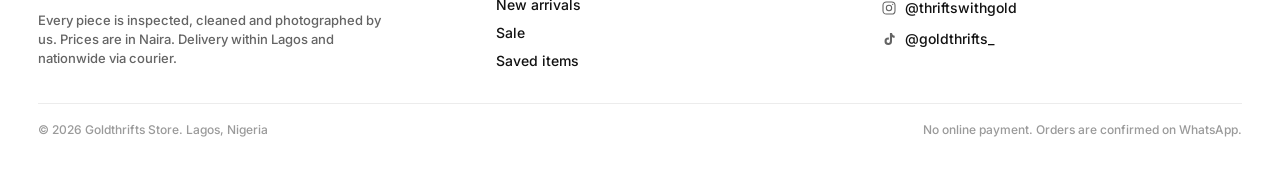
==== commit 4ba62a83: "Remove intro section, add saved-items panel, official WhatsApp logo Co-Authored-By: Claude Fable 5.1" ====
--- a/index.html
+++ b/index.html
@@ -40,8 +40,8 @@
           <svg viewBox="0 0 24 24" fill="none" stroke="currentColor" stroke-width="1.6" stroke-linejoin="round"><path d="M12 20.5s-7.5-4.6-7.5-10.2A4.3 4.3 0 0 1 12 7.6a4.3 4.3 0 0 1 7.5 2.7c0 5.6-7.5 10.2-7.5 10.2Z"/></svg>
           <span class="icon-btn__count" id="savedCount"></span>
         </button>
-        <a class="icon-btn" data-link="whatsapp" href="#" target="_blank" rel="noopener" aria-label="Chat on WhatsApp">
-          <svg viewBox="0 0 24 24" fill="currentColor"><path d="M12 2a10 10 0 0 0-8.6 15.1L2 22l5-1.3A10 10 0 1 0 12 2Zm0 1.8a8.2 8.2 0 1 1-4.2 15.3l-.3-.2-3 .8.8-2.9-.2-.3A8.2 8.2 0 0 1 12 3.8Zm-3.3 4.4c-.2 0-.5 0-.7.3-.3.3-1 1-1 2.4s1 2.8 1.2 3c.1.2 2 3.2 5 4.4 2.5 1 3 .8 3.5.7.6-.1 1.7-.7 2-1.4.2-.7.2-1.3.1-1.4l-.5-.3-2-1c-.3-.1-.5-.1-.7.2l-.9 1.1c-.2.2-.3.2-.6.1-.3-.2-1.3-.5-2.4-1.5-.9-.8-1.5-1.8-1.7-2.1-.2-.3 0-.5.1-.6l.5-.5.3-.5v-.5l-.9-2.2c-.2-.5-.4-.5-.6-.5h-.7Z"/></svg>
+        <a class="icon-btn icon-btn--wa" data-link="whatsapp" href="#" target="_blank" rel="noopener" aria-label="Chat on WhatsApp">
+          <svg viewBox="0 0 24 24" fill="currentColor" aria-hidden="true"><path d="M17.472 14.382c-.297-.149-1.758-.867-2.03-.967-.273-.099-.471-.148-.67.15-.197.297-.767.966-.94 1.164-.173.199-.347.223-.644.075-.297-.15-1.255-.463-2.39-1.475-.883-.788-1.48-1.761-1.653-2.059-.173-.297-.018-.458.13-.606.134-.133.298-.347.446-.52.149-.174.198-.298.298-.497.099-.198.05-.371-.025-.52-.075-.149-.669-1.612-.916-2.207-.242-.579-.487-.5-.669-.51-.173-.008-.371-.01-.57-.01-.198 0-.52.074-.792.372-.272.297-1.04 1.016-1.04 2.479 0 1.462 1.065 2.875 1.213 3.074.149.198 2.096 3.2 5.077 4.487.709.306 1.262.489 1.694.625.712.227 1.36.195 1.871.118.571-.085 1.758-.719 2.006-1.413.248-.694.248-1.289.173-1.413-.074-.124-.272-.198-.57-.347m-5.421 7.403h-.004a9.87 9.87 0 0 1-5.031-1.378l-.361-.214-3.741.982.998-3.648-.235-.374a9.86 9.86 0 0 1-1.51-5.26c.001-5.45 4.436-9.884 9.888-9.884 2.64 0 5.122 1.03 6.988 2.898a9.825 9.825 0 0 1 2.893 6.994c-.003 5.45-4.437 9.885-9.885 9.885m8.413-18.297A11.815 11.815 0 0 0 12.05 0C5.495 0 .16 5.335.157 11.892c0 2.096.547 4.142 1.588 5.945L.057 24l6.305-1.654a11.882 11.882 0 0 0 5.683 1.448h.005c6.554 0 11.89-5.335 11.893-11.893a11.821 11.821 0 0 0-3.48-8.413Z"/></svg>
         </a>
       </div>
     </header>
@@ -93,36 +93,7 @@
       </div>
     </section>
 
-    <section class="section">
-      <div class="section__head">
-        <h2 class="section__title" data-bind="introHeading">Fresh finds, modern vibes.</h2>
-        <p class="section__text" data-bind="introText"></p>
-      </div>
-      <div class="promo">
-        <div class="promo__card">
-          <div class="promo__img"><img id="promo1Img" src="" alt="" /></div>
-          <h3 class="promo__title" id="promo1Title"></h3>
-          <p class="promo__text" id="promo1Text"></p>
-        </div>
-        <div class="promo__card promo__card--stack">
-          <div>
-            <h3 class="promo__title" id="promo2Title"></h3>
-            <p class="promo__text" id="promo2Text"></p>
-          </div>
-          <a class="stack" href="#new" id="promo2Link">
-            <div class="stack__card">
-              <div class="stack__img"><img id="promo2Img" src="" alt="" /></div>
-              <div class="stack__meta">
-                <span class="stack__year" id="promo2Year"></span>
-                <span class="stack__label" id="promo2Label"></span>
-              </div>
-            </div>
-          </a>
-        </div>
-      </div>
-    </section>
-
-    <section class="section" id="browse">
+    <section class="section section--first" id="browse">
       <div class="section__head">
         <h2 class="section__title">Browse all you need. <span class="chip__count" id="browseCount"></span></h2>
       </div>
@@ -143,13 +114,13 @@
             <li><a href="#browse">All items</a></li>
             <li><a href="#new">New arrivals</a></li>
             <li><a href="#sale">Sale</a></li>
-            <li><a href="#saved">Saved items</a></li>
+            <li><a href="#" data-open-saved>Saved items</a></li>
           </ul>
         </div>
         <div>
           <h3>Talk to us</h3>
           <ul>
-            <li><a data-link="whatsapp" href="#" target="_blank" rel="noopener"><svg viewBox="0 0 24 24" fill="currentColor"><path d="M12 2a10 10 0 0 0-8.6 15.1L2 22l5-1.3A10 10 0 1 0 12 2Zm0 1.8a8.2 8.2 0 1 1-4.2 15.3l-.3-.2-3 .8.8-2.9-.2-.3A8.2 8.2 0 0 1 12 3.8Z"/></svg><span data-bind="whatsappPretty">WhatsApp</span></a></li>
+            <li><a data-link="whatsapp" href="#" target="_blank" rel="noopener"><svg viewBox="0 0 24 24" fill="currentColor" aria-hidden="true"><path d="M17.472 14.382c-.297-.149-1.758-.867-2.03-.967-.273-.099-.471-.148-.67.15-.197.297-.767.966-.94 1.164-.173.199-.347.223-.644.075-.297-.15-1.255-.463-2.39-1.475-.883-.788-1.48-1.761-1.653-2.059-.173-.297-.018-.458.13-.606.134-.133.298-.347.446-.52.149-.174.198-.298.298-.497.099-.198.05-.371-.025-.52-.075-.149-.669-1.612-.916-2.207-.242-.579-.487-.5-.669-.51-.173-.008-.371-.01-.57-.01-.198 0-.52.074-.792.372-.272.297-1.04 1.016-1.04 2.479 0 1.462 1.065 2.875 1.213 3.074.149.198 2.096 3.2 5.077 4.487.709.306 1.262.489 1.694.625.712.227 1.36.195 1.871.118.571-.085 1.758-.719 2.006-1.413.248-.694.248-1.289.173-1.413-.074-.124-.272-.198-.57-.347m-5.421 7.403h-.004a9.87 9.87 0 0 1-5.031-1.378l-.361-.214-3.741.982.998-3.648-.235-.374a9.86 9.86 0 0 1-1.51-5.26c.001-5.45 4.436-9.884 9.888-9.884 2.64 0 5.122 1.03 6.988 2.898a9.825 9.825 0 0 1 2.893 6.994c-.003 5.45-4.437 9.885-9.885 9.885m8.413-18.297A11.815 11.815 0 0 0 12.05 0C5.495 0 .16 5.335.157 11.892c0 2.096.547 4.142 1.588 5.945L.057 24l6.305-1.654a11.882 11.882 0 0 0 5.683 1.448h.005c6.554 0 11.89-5.335 11.893-11.893a11.821 11.821 0 0 0-3.48-8.413Z"/></svg><span data-bind="whatsappPretty">WhatsApp</span></a></li>
             <li><a data-link="instagram" href="#" target="_blank" rel="noopener"><svg viewBox="0 0 24 24" fill="none" stroke="currentColor" stroke-width="1.6"><rect x="3" y="3" width="18" height="18" rx="5"/><circle cx="12" cy="12" r="4"/><circle cx="17.5" cy="6.5" r="1" fill="currentColor" stroke="none"/></svg><span data-bind="instagramPretty">Instagram</span></a></li>
             <li><a data-link="tiktok" href="#" target="_blank" rel="noopener"><svg viewBox="0 0 24 24" fill="currentColor"><path d="M16.5 3c.3 2.3 1.7 3.9 4 4.1v3.1c-1.5 0-2.9-.5-4-1.3v6.4a5.6 5.6 0 1 1-5.6-5.6c.3 0 .6 0 .9.1v3.2a2.5 2.5 0 1 0 1.6 2.3V3h3.1Z"/></svg><span data-bind="tiktokPretty">TikTok</span></a></li>
           </ul>
@@ -176,7 +147,7 @@
       <a href="#men" data-close>Men</a>
       <a href="#women" data-close>Women</a>
       <a href="#children" data-close>Children</a>
-      <a href="#saved" data-close>Saved items</a>
+      <a href="#" data-open-saved data-close>Saved items</a>
       <span class="drawer__label">Talk to us</span>
       <a data-link="whatsapp" href="#" target="_blank" rel="noopener">WhatsApp</a>
       <a data-link="instagram" href="#" target="_blank" rel="noopener">Instagram</a>
--- a/css/style.css
+++ b/css/style.css
@@ -24,6 +24,8 @@
   --peach: #FCA884;
   --peach-tint: #FFE6D8;
   --green: #25D366;
+  --wa: #25D366;
+  --wa-deep: #1DA851;
   --red: #FF3B30;
 
   --r-sm: 12px; --r-md: 16px; --r-lg: 20px; --r-xl: 28px; --r-pill: 999px;
@@ -43,7 +45,7 @@
   font-size: 14px;
   line-height: 20px;
   color: var(--ink);
-  background: var(--page);
+  background: var(--card);
   -webkit-font-smoothing: antialiased;
 }
 img { display: block; max-width: 100%; }
@@ -55,11 +57,10 @@
 
 /* ---------- Shell ---------- */
 .shell {
-  max-width: 1240px;
-  margin: 20px auto;
+  width: 100%;
+  margin: 0;
   background: var(--card);
-  border-radius: var(--r-xl);
-  padding: 16px 20px 32px;
+  padding: 12px clamp(16px, 3vw, 48px) 32px;
 }
 
 /* ---------- Header ---------- */
@@ -416,6 +417,11 @@
 .notfound p { color: var(--text-2); margin-top: 8px; }
 
 /* ---------- Responsive ---------- */
+@media (min-width: 1440px) {
+  .grid { grid-template-columns: repeat(4, 1fr); gap: 20px; }
+  .hero { height: clamp(420px, 36vw, 620px); }
+  .hero__copy { left: 64px; top: 64px; }
+}
 @media (max-width: 960px) {
   .grid { grid-template-columns: repeat(2, 1fr); }
   .pdp { grid-template-columns: 1fr; gap: 28px; }
@@ -423,7 +429,7 @@
   .header__nav { display: none; }
 }
 @media (max-width: 720px) {
-  .shell { margin: 10px; padding: 8px 12px 24px; border-radius: 22px; }
+  .shell { padding: 6px 16px 24px; }
   .header { height: 52px; }
   .logo img { height: 22px; }
   .logo__word { font-size: 22px; }
@@ -456,3 +462,44 @@
   *, *::before, *::after { transition: none !important; animation: none !important; }
   html { scroll-behavior: auto; }
 }
+
+/* ---------- WhatsApp brand ---------- */
+.icon-btn--wa { color: var(--wa); }
+.icon-btn--wa:hover { background: #E9FBF0; }
+.round-btn--wa { color: var(--wa); }
+.round-btn--wa:hover { background: var(--wa); color: #fff; border-color: var(--wa); }
+.btn-wa { background: var(--wa); color: #fff; }
+.btn-wa:hover { background: var(--wa-deep); }
+.footer li a[data-link="whatsapp"] svg { color: var(--wa); }
+.drawer a[data-link="whatsapp"] svg { color: var(--wa); }
+
+/* ---------- Layout tweak after removing the intro ---------- */
+.section--first { padding-top: 56px; }
+@media (max-width: 720px) { .section--first { padding-top: 40px; } }
+
+/* ---------- Saved items panel ---------- */
+.saved { position: fixed; inset: 0; z-index: 55; display: none; }
+.saved.is-open { display: block; }
+.saved__scrim { position: absolute; inset: 0; background: rgba(0,0,0,.45); }
+.saved__panel {
+  position: absolute; right: 12px; top: 12px; bottom: 12px; width: min(420px, calc(100% - 24px));
+  background: #fff; border-radius: 24px; padding: 20px; box-shadow: var(--shadow-drag);
+  display: flex; flex-direction: column; animation: slide-in-right var(--ease) 260ms;
+}
+@keyframes slide-in-right { from { transform: translateX(20px); opacity: 0; } to { transform: none; opacity: 1; } }
+.saved__head { display: flex; align-items: center; justify-content: space-between; margin-bottom: 8px; }
+.saved__title { font-size: 20px; font-weight: 500; letter-spacing: -0.01em; display: inline-flex; align-items: center; gap: 8px; }
+.saved__title .chip__count { border: 1px solid var(--line); background: #fff; }
+.saved__list { flex: 1; overflow-y: auto; margin: 0 -8px; padding: 0 8px; }
+.saved__list .empty { padding: 48px 8px; }
+.saved__item { display: grid; grid-template-columns: 64px 1fr auto; gap: 12px; align-items: center; padding: 10px 0; border-bottom: 1px solid var(--line-2); }
+.saved__item:last-child { border-bottom: 0; }
+.saved__img { width: 64px; height: 72px; border-radius: 10px; overflow: hidden; background: var(--fill); display: block; }
+.saved__img img { width: 100%; height: 100%; object-fit: cover; }
+.saved__item.is-sold .saved__img img { opacity: .5; filter: grayscale(.5); }
+.saved__meta { display: flex; flex-direction: column; gap: 2px; min-width: 0; }
+.saved__name { font-size: 15px; font-weight: 500; overflow: hidden; text-overflow: ellipsis; white-space: nowrap; }
+.saved__name:hover { text-decoration: underline; text-underline-offset: 3px; }
+.saved__price { font-size: 13px; color: var(--text-2); }
+.saved__sold { font-size: 11px; font-weight: 600; color: var(--text-3); margin-left: 6px; }
+.saved__hint { font-size: 12px; color: var(--text-3); text-align: center; padding-top: 12px; border-top: 1px solid var(--line); }
